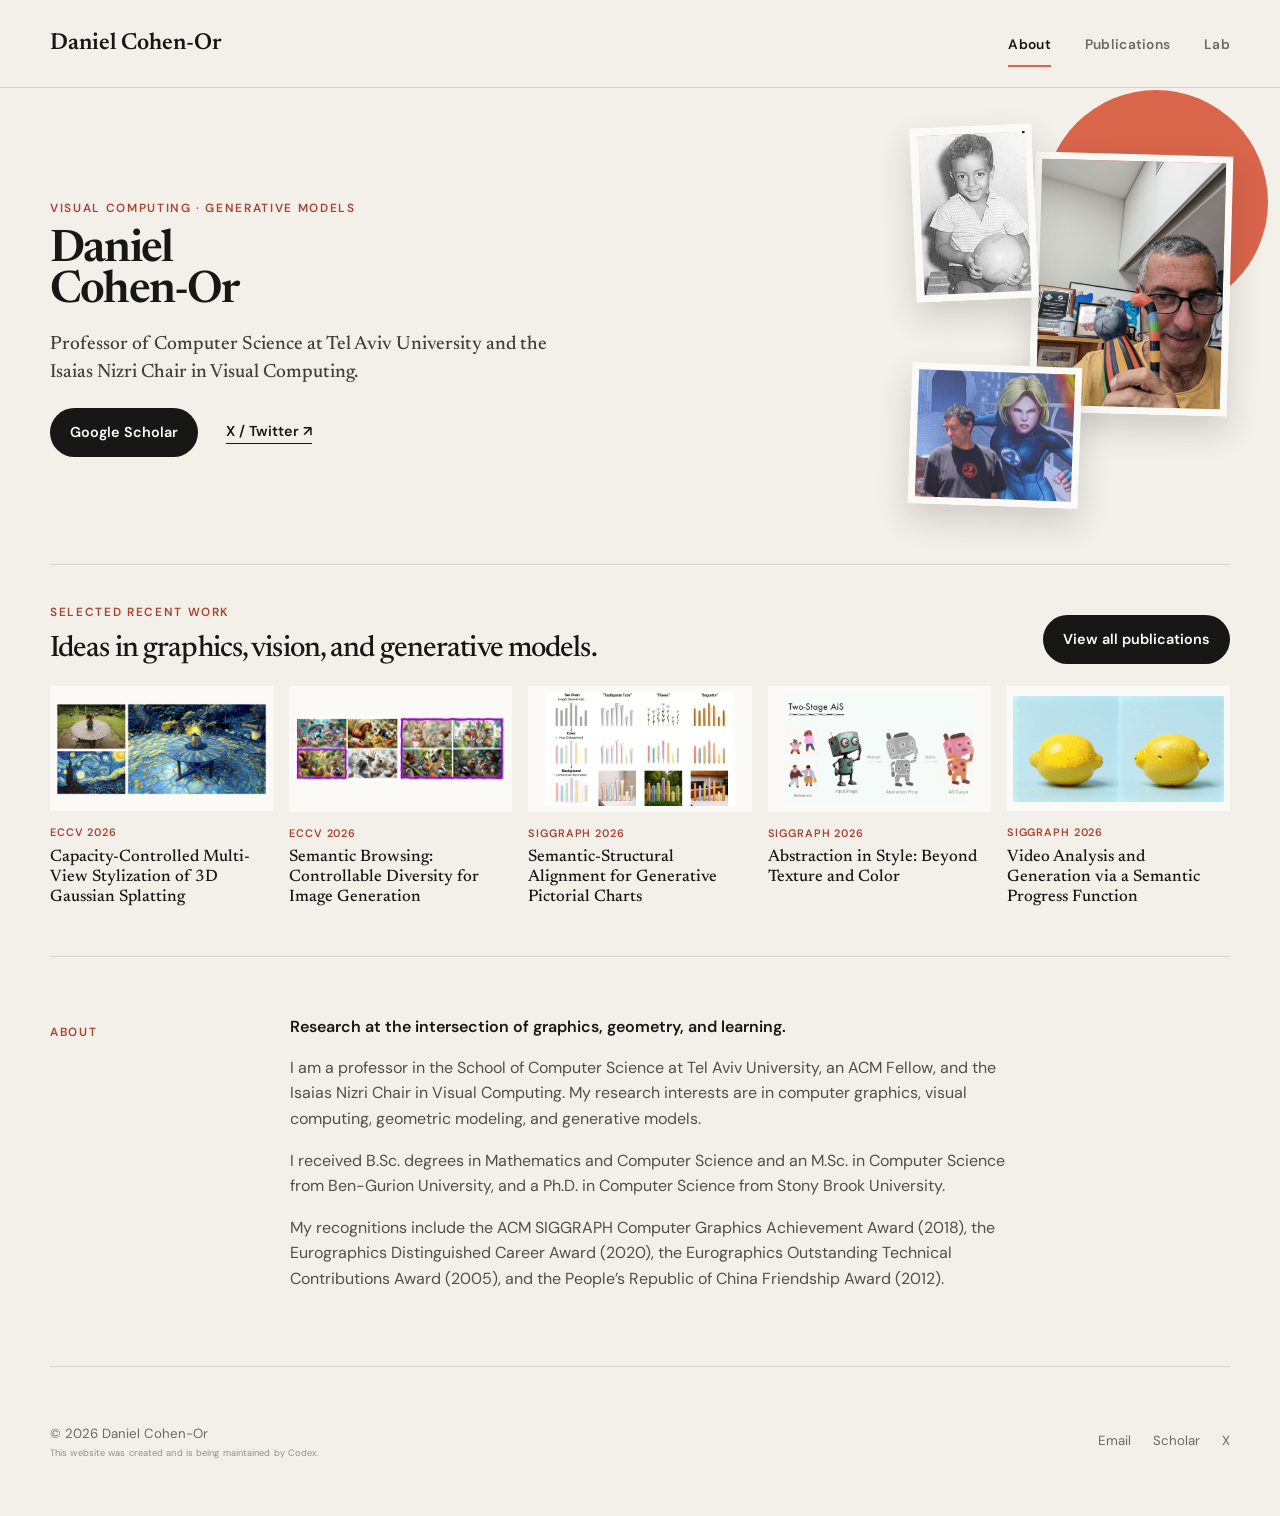
==== index.html @ b501ec99 "Publish personal website" ====
<!doctype html>
<html lang="en">
<head>
  <meta charset="utf-8">
  <meta name="viewport" content="width=device-width, initial-scale=1">
  <meta name="description" content="Daniel Cohen-Or — professor of computer science at Tel Aviv University, working in visual computing and generative models.">
  <title>Daniel Cohen-Or</title>
  <link rel="preconnect" href="https://fonts.googleapis.com">
  <link rel="preconnect" href="https://fonts.gstatic.com" crossorigin>
  <link href="https://fonts.googleapis.com/css2?family=DM+Sans:wght@400;500;600&family=Newsreader:opsz,wght@6..72,500;6..72,600&display=swap" rel="stylesheet">
  <link rel="stylesheet" href="assets/css/main.css">
  <script src="assets/js/site.js" defer></script>
  <script src="data/publications-data.js" defer></script>
  <script src="data/publication-metadata.js" defer></script>
  <script src="data/publication-images.js" defer></script>
  <script src="assets/js/home-publications.js" defer></script>
</head>
<body>
  <header class="site-header">
    <a class="brand" href="index.html">Daniel Cohen-Or</a>
    <button class="menu-toggle" type="button" aria-expanded="false" aria-controls="site-nav">Menu</button>
    <nav id="site-nav" aria-label="Primary navigation">
      <a class="active" href="index.html">About</a>
      <a href="publications.html">Publications</a>
      <a href="teaching.html">Teaching</a>
      <a href="team.html">Team</a>
    </nav>
  </header>

  <main>
    <section class="hero wrap">
      <div class="hero-copy">
        <p class="eyebrow">Visual computing · Generative models</p>
        <h1>Daniel<br><span class="surname">Cohen-Or</span></h1>
        <p class="intro">Professor of Computer Science at Tel Aviv University and the Isaias Nizri Chair in Visual Computing.</p>
        <div class="hero-links">
          <a class="button" href="https://scholar.google.com/citations?user=fAxws1sAAAAJ&hl=en">Google Scholar</a>
          <a class="text-link" href="https://x.com/danielcohenor1">X / Twitter ↗</a>
        </div>
      </div>
      <figure class="portrait-wrap">
        <div class="portrait-accent" aria-hidden="true"></div>
        <div class="portrait-collage">
          <img src="assets/images/wink.gif" alt="Daniel Cohen-Or as a child">
          <img src="assets/images/profile.jpg" alt="Daniel Cohen-Or at a computer graphics event">
          <img src="assets/images/ti_cat.jpg" alt="Daniel Cohen-Or holding a colorful cat sculpture">
        </div>
      </figure>
    </section>

    <section class="work-preview wrap">
      <div class="work-preview-heading">
        <div>
          <p class="section-label">Selected recent work</p>
          <h2>Ideas in graphics, vision, and generative models.</h2>
        </div>
        <a class="button" href="publications.html">View all publications</a>
      </div>
      <div id="home-publications" class="work-preview-grid" aria-label="Selected recent publications"></div>
    </section>

    <section class="about wrap section-grid">
      <p class="section-label">About</p>
      <div class="prose">
        <h2>Research at the intersection of graphics, geometry, and learning.</h2>
        <p>I am a professor in the School of Computer Science at Tel Aviv University, an ACM Fellow, and the Isaias Nizri Chair in Visual Computing. My research interests are in computer graphics, visual computing, geometric modeling, and generative models.</p>
        <p>I received B.Sc. degrees in Mathematics and Computer Science and an M.Sc. in Computer Science from Ben-Gurion University, and a Ph.D. in Computer Science from Stony Brook University.</p>
        <p>My recognitions include the ACM SIGGRAPH Computer Graphics Achievement Award (2018), the Eurographics Distinguished Career Award (2020), the Eurographics Outstanding Technical Contributions Award (2005), and the People’s Republic of China Friendship Award (2012).</p>
      </div>
    </section>

    <section class="recognition wrap section-grid">
      <p class="section-label">Recognition</p>
      <div class="award-grid">
        <article><span>2018</span><h3>ACM SIGGRAPH Computer Graphics Achievement Award</h3></article>
        <article><span>2020</span><h3>Eurographics Distinguished Career Award</h3></article>
        <article><span>2005</span><h3>Eurographics Outstanding Technical Contributions Award</h3></article>
        <article><span>2012</span><h3>People’s Republic of China Friendship Award</h3></article>
      </div>
    </section>
  </main>

  <footer class="site-footer wrap">
    <p>© <span data-current-year></span> Daniel Cohen-Or</p>
    <div><a href="mailto:cohenor@gmail.com">Email</a><a href="https://scholar.google.com/citations?user=fAxws1sAAAAJ&hl=en">Scholar</a><a href="https://x.com/danielcohenor1">X</a></div>
  </footer>
</body>
</html>
---- assets/css/main.css ----
:root{--ink:#171816;--muted:#696a65;--paper:#f3f0e9;--surface:#fbfaf6;--line:#d8d4ca;--accent:#d9654b;--accent-dark:#a94432;--serif:"Newsreader",Georgia,serif;--sans:"DM Sans",Arial,sans-serif}*{box-sizing:border-box}html{scroll-behavior:smooth}body{margin:0;background:var(--paper);color:var(--ink);font-family:var(--sans);font-size:16px;line-height:1.6}a{color:inherit;text-decoration:none}a:focus-visible,button:focus-visible,input:focus-visible{outline:3px solid color-mix(in srgb,var(--accent) 55%,transparent);outline-offset:3px}.wrap{width:min(1180px,calc(100% - 48px));margin-inline:auto}.site-header{height:88px;padding:0 max(24px,calc((100% - 1180px)/2));display:flex;align-items:center;justify-content:space-between;border-bottom:1px solid var(--line);position:relative;z-index:10}.brand{font-family:var(--serif);font-size:1.45rem;font-weight:600}.site-header nav{display:flex;gap:34px}.site-header nav a{font-size:.86rem;font-weight:600;color:var(--muted);letter-spacing:.02em}.site-header nav a:hover,.site-header nav a.active{color:var(--ink)}.site-header nav a.active{position:relative}.site-header nav a.active:after{content:"";position:absolute;left:0;right:0;bottom:-12px;height:2px;background:var(--accent)}.menu-toggle{display:none;background:none;border:0;font:600 .9rem var(--sans)}.hero{min-height:690px;display:grid;grid-template-columns:1fr .9fr;align-items:center;gap:8vw;padding-block:68px 92px}.eyebrow,.section-label,.paper-venue{font-size:.74rem;font-weight:600;letter-spacing:.14em;text-transform:uppercase;color:var(--accent-dark)}.hero h1,.page-heading h1{font:600 clamp(4.8rem,9vw,8.7rem)/.77 var(--serif);letter-spacing:-.055em;margin:28px 0 36px}.intro{font:500 clamp(1.3rem,2vw,1.75rem)/1.42 var(--serif);max-width:620px;color:#3f403c}.hero-links{display:flex;align-items:center;gap:28px;margin-top:36px}.button{background:var(--ink);color:#fff;padding:13px 20px;border-radius:999px;font-weight:600;font-size:.9rem}.button:hover{background:var(--accent-dark)}.text-link{font-weight:600;font-size:.9rem;border-bottom:1px solid var(--ink)}.portrait-wrap{position:relative;margin:0;justify-self:end;width:min(100%,440px)}.portrait{display:block;width:100%;aspect-ratio:4/5;object-fit:cover;filter:saturate(.82) contrast(1.03);position:relative;z-index:1}.portrait-accent{position:absolute;width:70%;aspect-ratio:1;right:-12%;top:-8%;background:var(--accent);border-radius:50%}.section-grid{display:grid;grid-template-columns:180px 1fr;gap:60px;padding-block:110px;border-top:1px solid var(--line)}.section-label{margin:8px 0}.prose{max-width:850px}.prose h2{font:500 clamp(2.5rem,4.8vw,4.6rem)/1.02 var(--serif);letter-spacing:-.035em;margin:0 0 42px}.prose p{font-size:1.05rem;max-width:720px;color:#4f504b}.award-grid{display:grid;grid-template-columns:1fr 1fr;border-top:1px solid var(--line)}.award-grid article{padding:30px 32px 38px 0;border-bottom:1px solid var(--line)}.award-grid article:nth-child(odd){border-right:1px solid var(--line)}.award-grid article:nth-child(even){padding-left:32px}.award-grid span{font:500 1rem var(--serif);color:var(--accent-dark)}.award-grid h3{font:500 1.45rem/1.25 var(--serif);margin:18px 0 0}.site-footer{min-height:150px;border-top:1px solid var(--line);display:flex;align-items:center;justify-content:space-between;color:var(--muted);font-size:.83rem}.site-footer div{display:flex;gap:22px}.site-footer a:hover{color:var(--accent-dark)}.page-main{min-height:70vh;padding-bottom:100px}.page-heading{padding:90px 0 75px;border-bottom:1px solid var(--line)}.page-heading h1{font-size:clamp(4rem,9vw,8rem);margin:22px 0}.page-heading>p:last-child{font:500 1.35rem/1.5 var(--serif);color:var(--muted);max-width:710px}.publication-tools{display:flex;align-items:center;justify-content:space-between;gap:28px;padding:28px 0;border-bottom:1px solid var(--line);position:sticky;top:0;background:color-mix(in srgb,var(--paper) 94%,transparent);backdrop-filter:blur(12px);z-index:5}.search-box{flex:1}.search-box input{width:100%;max-width:380px;border:1px solid var(--line);background:var(--surface);border-radius:999px;padding:12px 18px;font:500 .88rem var(--sans);color:var(--ink)}.year-filters{display:flex;gap:6px;flex-wrap:wrap;justify-content:flex-end}.year-filters button{border:1px solid transparent;background:transparent;border-radius:999px;padding:8px 12px;font:600 .78rem var(--sans);color:var(--muted);cursor:pointer}.year-filters button:hover,.year-filters button.active{border-color:var(--ink);color:var(--ink)}.status{color:var(--muted);font-size:.8rem;margin:28px 0}.year-group{display:grid;grid-template-columns:100px 1fr;gap:36px;padding:30px 0 70px;border-bottom:1px solid var(--line)}.year-group>h2{font:500 2.2rem var(--serif);margin:0}.paper-grid{display:grid;grid-template-columns:1fr 1fr;gap:54px 34px}.paper-card{min-width:0}.paper-image{display:block;overflow:hidden;background:#1d1e1c;aspect-ratio:16/9;margin-bottom:22px}.paper-image img{width:100%;height:100%;object-fit:cover;transition:transform .45s ease}.paper-image:hover img{transform:scale(1.025)}.paper-venue{margin:0 0 10px}.paper-card h3{font:500 1.48rem/1.18 var(--serif);margin:0}.paper-card h3 a:hover{color:var(--accent-dark)}.paper-authors{color:var(--muted);font-size:.82rem;line-height:1.5;margin:13px 0}.paper-authors strong{color:var(--ink)}.paper-links{display:flex;gap:15px;margin-top:18px}.paper-links a{font-size:.76rem;font-weight:600;border-bottom:1px solid var(--ink)}.empty-state{border:1px dashed var(--line);padding:50px;margin-top:35px;color:var(--muted);text-align:center}.sr-only{position:absolute;width:1px;height:1px;padding:0;margin:-1px;overflow:hidden;clip:rect(0,0,0,0);white-space:nowrap;border:0}
@media(max-width:800px){.wrap{width:min(100% - 30px,1180px)}.site-header{height:72px;padding-inline:15px}.menu-toggle{display:block}.site-header nav{display:none;position:absolute;left:0;right:0;top:72px;background:var(--surface);padding:25px 15px;border-bottom:1px solid var(--line);flex-direction:column;gap:20px}.site-header nav.open{display:flex}.site-header nav a.active:after{display:none}.hero{grid-template-columns:1fr;min-height:0;padding-top:55px}.hero h1{font-size:clamp(4.3rem,22vw,7rem)}.portrait-wrap{justify-self:center;width:min(87%,430px);margin-top:35px}.section-grid{grid-template-columns:1fr;gap:25px;padding-block:75px}.award-grid{grid-template-columns:1fr}.award-grid article:nth-child(odd){border-right:0}.award-grid article:nth-child(even){padding-left:0}.site-footer{padding-block:35px;gap:18px;align-items:flex-start;flex-direction:column}.publication-tools{align-items:stretch;flex-direction:column}.search-box input{max-width:none}.year-filters{justify-content:flex-start}.year-group{grid-template-columns:1fr;gap:20px}.paper-grid{grid-template-columns:1fr}.page-heading{padding-block:60px}.page-heading h1{font-size:clamp(3.7rem,18vw,6rem)}}
@media(prefers-reduced-motion:reduce){*{scroll-behavior:auto}.paper-image img{transition:none}}
.course-list{padding:55px 0}.course-card{display:block;max-width:760px;padding:38px 40px;background:var(--surface);border:1px solid var(--line);transition:transform .2s ease,border-color .2s ease}.course-card:hover{transform:translateY(-3px);border-color:var(--ink)}.course-card span{font-size:.72rem;font-weight:600;letter-spacing:.14em;text-transform:uppercase;color:var(--accent-dark)}.course-card h2{font:500 2.3rem var(--serif);margin:16px 0 7px}.course-card p{color:var(--muted);margin:0;font-size:.86rem}
.paper-grid{grid-template-columns:repeat(5,minmax(0,1fr));gap:44px 18px}.paper-venue{font-size:.9rem;line-height:1.3;letter-spacing:.08em}.paper-card h3{font-size:1.25rem}.paper-authors{font-size:.78rem;line-height:1.48}.paper-image{margin-bottom:16px}@media(max-width:1100px){.paper-grid{grid-template-columns:repeat(2,minmax(0,1fr))}}@media(max-width:650px){.paper-grid{grid-template-columns:1fr}}
.portrait-collage{position:relative;z-index:1;width:100%;aspect-ratio:4/5}.portrait-collage img{position:absolute;display:block;height:auto;border:7px solid var(--surface);box-shadow:0 15px 32px rgba(23,24,22,.16)}.portrait-collage img:first-child{width:38%;left:1%;top:1%;z-index:3;transform:rotate(-2.5deg)}.portrait-collage img:nth-child(2){width:53%;left:0;bottom:4%;z-index:4;transform:rotate(2deg)}.portrait-collage img:nth-child(3){width:62%;right:0;top:8%;z-index:2;transform:rotate(1.5deg)}
.hero h1 .surname{white-space:nowrap}@media(max-width:800px){.hero h1{font-size:clamp(3.6rem,18.5vw,5.2rem)}}
.paper-image--uncropped{padding:8px;background:var(--surface)}.paper-image video{display:block;width:100%;height:100%;object-fit:cover}.paper-image--uncropped img,.paper-image--uncropped video{object-fit:contain}.paper-image--uncropped:hover img{transform:none}
.publication-filter-controls{display:flex;align-items:center;gap:18px}.preprint-toggle{display:flex;align-items:center;gap:9px;white-space:nowrap;color:var(--muted);font:600 .78rem var(--sans);cursor:pointer}.preprint-toggle input{position:absolute;opacity:0;pointer-events:none}.toggle-track{display:flex;align-items:center;width:34px;height:20px;padding:2px;border:1px solid var(--line);border-radius:999px;background:var(--surface);transition:background .2s,border-color .2s}.toggle-track span{width:14px;height:14px;border-radius:50%;background:var(--muted);transition:transform .2s,background .2s}.preprint-toggle input:checked+.toggle-track{background:var(--ink);border-color:var(--ink)}.preprint-toggle input:checked+.toggle-track span{background:#fff;transform:translateX(14px)}.preprint-toggle input:focus-visible+.toggle-track{outline:3px solid color-mix(in srgb,var(--accent) 55%,transparent);outline-offset:3px}@media(max-width:800px){.publication-filter-controls{align-items:flex-start;flex-direction:column;gap:10px}}
.publication-tools{align-items:flex-start}.search-box{flex:0 0 310px;min-width:310px}.search-box input{max-width:none}.publication-filter-controls{flex:1;align-items:flex-start;justify-content:flex-end}.year-filters{display:grid;grid-template-columns:repeat(7,minmax(62px,1fr));gap:6px;width:min(100%,560px)}.year-filters button{width:100%;padding-inline:8px}.preprint-toggle{margin-top:8px}@media(max-width:1000px){.publication-tools{flex-direction:column}.search-box{flex-basis:auto;min-width:0;width:100%}.publication-filter-controls{width:100%;justify-content:space-between}.year-filters{width:min(100%,620px)}}@media(max-width:800px){.publication-filter-controls{align-items:flex-start}.year-filters{grid-template-columns:repeat(4,minmax(62px,1fr));width:100%}.preprint-toggle{margin-top:0}}
.publication-heading{padding-block:54px 46px}.publication-heading h1{font-size:clamp(3rem,5vw,4.8rem);line-height:.9;margin:16px 0 0}@media(max-width:800px){.publication-heading{padding-block:42px 36px}.publication-heading h1{font-size:clamp(2.8rem,13vw,4rem)}}
.publication-heading{padding-block:34px 30px}.publication-heading h1{font-size:clamp(2rem,3.1vw,3rem);line-height:1;margin:9px 0 0}.year-filters{grid-template-columns:repeat(9,minmax(48px,1fr));gap:2px 3px;width:min(100%,540px)}.year-filters button{padding:4px 5px;font-size:.66rem;line-height:1.2}.preprint-toggle{margin-top:4px}@media(max-width:800px){.publication-heading{padding-block:28px 25px}.publication-heading h1{font-size:clamp(1.9rem,9vw,2.6rem)}.year-filters{grid-template-columns:repeat(5,minmax(48px,1fr));gap:3px}}
.publication-heading{padding-block:16px 14px}.publication-heading h1{font-size:clamp(1.65rem,2.4vw,2.25rem);line-height:1;margin:0}.publication-tools{padding-block:12px;gap:18px}.search-box input{padding:9px 15px}.year-filters button{padding-block:3px}.status{margin:12px 0 8px}.year-group{gap:20px;padding:12px 0 42px}.year-group>h2{font-size:1.75rem}.paper-grid{gap:30px 14px}.paper-image{margin-bottom:11px}.paper-venue{margin-bottom:6px}.paper-authors{margin:8px 0}.paper-links{margin-top:10px}.page-main{padding-bottom:60px}@media(max-width:800px){.publication-heading{padding-block:14px 12px}.publication-heading h1{font-size:1.75rem}.publication-tools{padding-block:10px}.year-group{padding-top:8px;gap:12px}.paper-grid{gap:28px}}
.hero h1{font-size:clamp(3.2rem,5.6vw,5.4rem);line-height:.84;margin:20px 0 28px}.work-preview{padding-block:76px 84px;border-top:1px solid var(--line)}.work-preview-heading{display:flex;align-items:flex-end;justify-content:space-between;gap:32px;margin-bottom:34px}.work-preview-heading .section-label{margin:0 0 12px}.work-preview-heading h2{max-width:690px;margin:0;font:500 clamp(2rem,3.5vw,3.25rem)/1.02 var(--serif);letter-spacing:-.03em}.work-preview-grid{display:grid;grid-template-columns:repeat(5,minmax(0,1fr));gap:16px}.work-preview-card{min-width:0}.work-preview-image{display:block;aspect-ratio:16/9;overflow:hidden;padding:6px;background:var(--surface)}.work-preview-image img,.work-preview-image video{display:block;width:100%;height:100%;object-fit:contain;transition:transform .3s ease}.work-preview-image:hover img{transform:scale(1.025)}.work-preview-card p{margin:13px 0 6px;color:var(--accent-dark);font-size:.68rem;font-weight:600;letter-spacing:.08em;text-transform:uppercase}.work-preview-card h3{margin:0;font:500 1.04rem/1.2 var(--serif)}.work-preview-card h3 a:hover{color:var(--accent-dark)}@media(max-width:900px){.work-preview-grid{grid-template-columns:repeat(2,minmax(0,1fr))}.work-preview-heading{align-items:flex-start;flex-direction:column}}@media(max-width:800px){.hero h1{font-size:clamp(3rem,15vw,4.3rem)}.work-preview{padding-block:58px}.work-preview-grid{grid-template-columns:1fr}.work-preview-heading h2{font-size:2rem}}
.hero{min-height:460px;padding-block:34px 42px;gap:6vw}.hero h1{font-size:clamp(2.15rem,3.5vw,3.35rem);line-height:.92;margin:12px 0 18px;letter-spacing:-.04em}.hero .intro{font-size:clamp(1.05rem,1.5vw,1.3rem);max-width:520px}.hero-links{margin-top:22px}.portrait-wrap{width:min(100%,320px)}.work-preview{padding-block:38px 48px}.work-preview-heading{margin-bottom:22px}.work-preview-heading h2{font-size:clamp(1.45rem,2.3vw,2.15rem)}.about.section-grid{padding-block:58px}.about .prose h2{font:600 1rem/1.5 var(--sans);letter-spacing:0;margin:0 0 14px}.about .prose p{font-size:1rem}@media(max-width:800px){.hero{padding-block:30px 36px}.hero h1{font-size:2.5rem}.portrait-wrap{width:min(72%,300px);margin-top:18px}.work-preview{padding-block:34px 42px}.about.section-grid{padding-block:48px}}
.recognition{display:none}
.site-credit{display:block;margin-top:3px;font-size:.58rem;font-weight:400;line-height:1.35;letter-spacing:.01em;color:color-mix(in srgb,var(--muted) 72%,transparent)}
.site-header{display:flex;width:100%;height:88px;min-height:88px;align-items:center;justify-content:flex-start}.site-header .brand{flex:0 0 auto;white-space:nowrap}.site-header .menu-toggle{margin-left:auto}.site-header nav{flex:0 0 auto;margin-left:auto;align-items:center}@media(max-width:800px){.site-header{height:72px;min-height:72px}.site-header nav{margin-left:0}}
.site-header .brand{position:absolute;left:max(24px,calc((100% - 1180px)/2));top:50%;transform:translateY(-50%)}.site-header nav{position:absolute;right:max(24px,calc((100% - 1180px)/2));top:50%;transform:translateY(-50%);margin:0!important;justify-content:flex-start;width:auto}@media(max-width:800px){.site-header .brand{left:15px}.site-header .menu-toggle{position:absolute;right:15px;top:50%;transform:translateY(-50%)}.site-header nav{position:absolute;left:0;right:0;top:72px;width:100%;transform:none;margin:0!important}}
.site-header{position:sticky;top:0;z-index:20;background:color-mix(in srgb,var(--paper) 97%,transparent);backdrop-filter:blur(12px)}.publication-tools{top:88px}.paper-card h3{font-size:1.08rem;line-height:1.1;letter-spacing:-.01em}.paper-grid{row-gap:25px}@media(max-width:800px){.publication-tools{top:72px}.paper-card h3{font-size:1.04rem;line-height:1.12}}
.site-header{position:fixed;left:0;right:0;top:0}.site-header+main{padding-top:88px}.publication-tools{top:88px}.paper-card h3{font-size:1.02rem;line-height:1.06;letter-spacing:-.012em}.paper-grid{row-gap:22px}@media(max-width:800px){.site-header+main{padding-top:72px}.publication-tools{top:72px}.paper-card h3{font-size:.98rem;line-height:1.08}}
.lab-heading{display:flex;align-items:baseline;gap:28px;padding:32px 0 26px;border-bottom:1px solid var(--line)}.lab-heading .eyebrow{margin:0}.lab-heading h1{margin:0;font:600 clamp(2.2rem,3.5vw,3.4rem)/1 var(--serif);letter-spacing:-.04em}.lab-heading>p:last-child{margin:0 0 0 auto;color:var(--muted);font-size:.9rem}.lab-leads{display:grid;grid-template-columns:1fr 1fr;gap:28px;padding:42px 0 54px}.lab-lead-card{display:grid;grid-template-columns:170px 1fr;align-items:center;gap:26px;padding:18px;background:var(--surface);border:1px solid var(--line)}.lab-lead-photo{aspect-ratio:4/5}.placeholder-photo{display:grid;place-items:center;background:linear-gradient(145deg,#ded9ce,#f7f4ed);color:#969188;overflow:hidden}.placeholder-photo span{font:500 1.25rem var(--serif);letter-spacing:.06em}.member-role{margin:0 0 6px;color:var(--accent-dark);font-size:.68rem;font-weight:600;letter-spacing:.12em;text-transform:uppercase}.lab-lead-card h3{margin:0 0 7px;font:500 1.75rem/1.05 var(--serif)}.lab-lead-card>div:last-child>p:last-child{margin:0;color:var(--muted);font-size:.83rem}.lab-section{display:grid;grid-template-columns:180px 1fr;gap:40px;padding:50px 0 62px;border-top:1px solid var(--line)}.lab-section-heading .section-label{margin:0 0 8px}.lab-section-heading h2{margin:0;font:500 1.8rem/1 var(--serif)}.member-grid{display:grid;grid-template-columns:repeat(4,minmax(0,1fr));gap:18px}.member-photo{aspect-ratio:4/5;margin-bottom:13px}.member-card h3{margin:0;font:500 1.2rem/1.15 var(--serif)}.member-card p{margin:5px 0 0;color:var(--muted);font-size:.75rem}.alumni-list{display:grid;grid-template-columns:1fr 1fr;border-top:1px solid var(--line)}.alumni-list p{display:flex;flex-direction:column;margin:0;padding:15px 18px 15px 0;border-bottom:1px solid var(--line)}.alumni-list p:nth-child(even){padding-left:18px;border-left:1px solid var(--line)}.alumni-list strong{font:500 1rem var(--serif)}.alumni-list span{margin-top:3px;color:var(--muted);font-size:.73rem}@media(max-width:900px){.lab-heading{align-items:flex-start;flex-direction:column;gap:8px}.lab-heading>p:last-child{margin:0}.lab-leads{grid-template-columns:1fr}.member-grid{grid-template-columns:repeat(2,minmax(0,1fr))}}@media(max-width:650px){.lab-lead-card{grid-template-columns:110px 1fr;gap:16px}.lab-section{grid-template-columns:1fr;gap:24px}.alumni-list{grid-template-columns:1fr}.alumni-list p:nth-child(even){padding-left:0;border-left:0}}
.lab-heading{gap:18px;padding:17px 0 14px}.lab-heading h1{font-size:2rem}.lab-heading .eyebrow{font-size:.63rem}.lab-heading>p:last-child{font-size:.76rem}.lab-leads{gap:16px;padding:20px 0 25px}.lab-lead-card{grid-template-columns:92px 1fr;gap:16px;padding:10px}.lab-lead-card h3{font-size:1.28rem;margin-bottom:4px}.lab-lead-card>div:last-child>p:last-child{font-size:.7rem}.member-role{font-size:.58rem;margin-bottom:3px}.lab-section{grid-template-columns:130px 1fr;gap:24px;padding:26px 0 32px}.lab-section-heading .section-label{font-size:.62rem;margin-bottom:5px}.lab-section-heading h2{font-size:1.3rem}.student-groups{display:grid;gap:25px}.student-group>h3{margin:0 0 10px;padding-bottom:6px;border-bottom:1px solid var(--line);font:600 .68rem var(--sans);letter-spacing:.1em;text-transform:uppercase;color:var(--accent-dark)}.member-grid{grid-template-columns:repeat(6,minmax(0,1fr));gap:11px}.member-photo{margin-bottom:7px}.member-card h4{margin:0;font:500 .92rem/1.1 var(--serif)}.member-card p{margin-top:3px;font-size:.64rem}.alumni-list p{padding-block:9px}.alumni-list strong{font-size:.9rem}.alumni-list span{font-size:.65rem}@media(max-width:1000px){.member-grid{grid-template-columns:repeat(4,minmax(0,1fr))}}@media(max-width:650px){.lab-heading{gap:5px}.lab-leads{grid-template-columns:1fr}.lab-section{grid-template-columns:1fr;gap:16px}.member-grid{grid-template-columns:repeat(2,minmax(0,1fr))}}
.lab-lead-photo{display:block;width:100%;height:auto;aspect-ratio:1;object-fit:cover}.lab-lead-card>a{display:block}.lab-lead-card h3 a:hover{color:var(--accent-dark)}
.member-grid{grid-template-columns:repeat(8,minmax(0,1fr));gap:15px 10px}.member-card{min-width:0}.member-card>a{display:block;width:72px}.member-photo{display:block;width:72px;height:72px;aspect-ratio:1;margin:0 0 6px;border-radius:50%;object-fit:cover}.member-photo.placeholder-photo{display:block;width:72px;height:72px;margin-bottom:6px;background:url("../images/lab-monkey-placeholder.png") center/cover no-repeat}.placeholder-photo span{display:none}.member-card h4{font-size:.82rem;line-height:1.08}.member-card h4 a:hover{color:var(--accent-dark)}@media(max-width:1000px){.member-grid{grid-template-columns:repeat(6,minmax(0,1fr))}}@media(max-width:650px){.member-grid{grid-template-columns:repeat(4,minmax(0,1fr));gap:14px 8px}.member-photo,.placeholder-photo,.member-card>a{width:60px}.member-photo,.placeholder-photo{height:60px}.member-card h4{font-size:.76rem}}
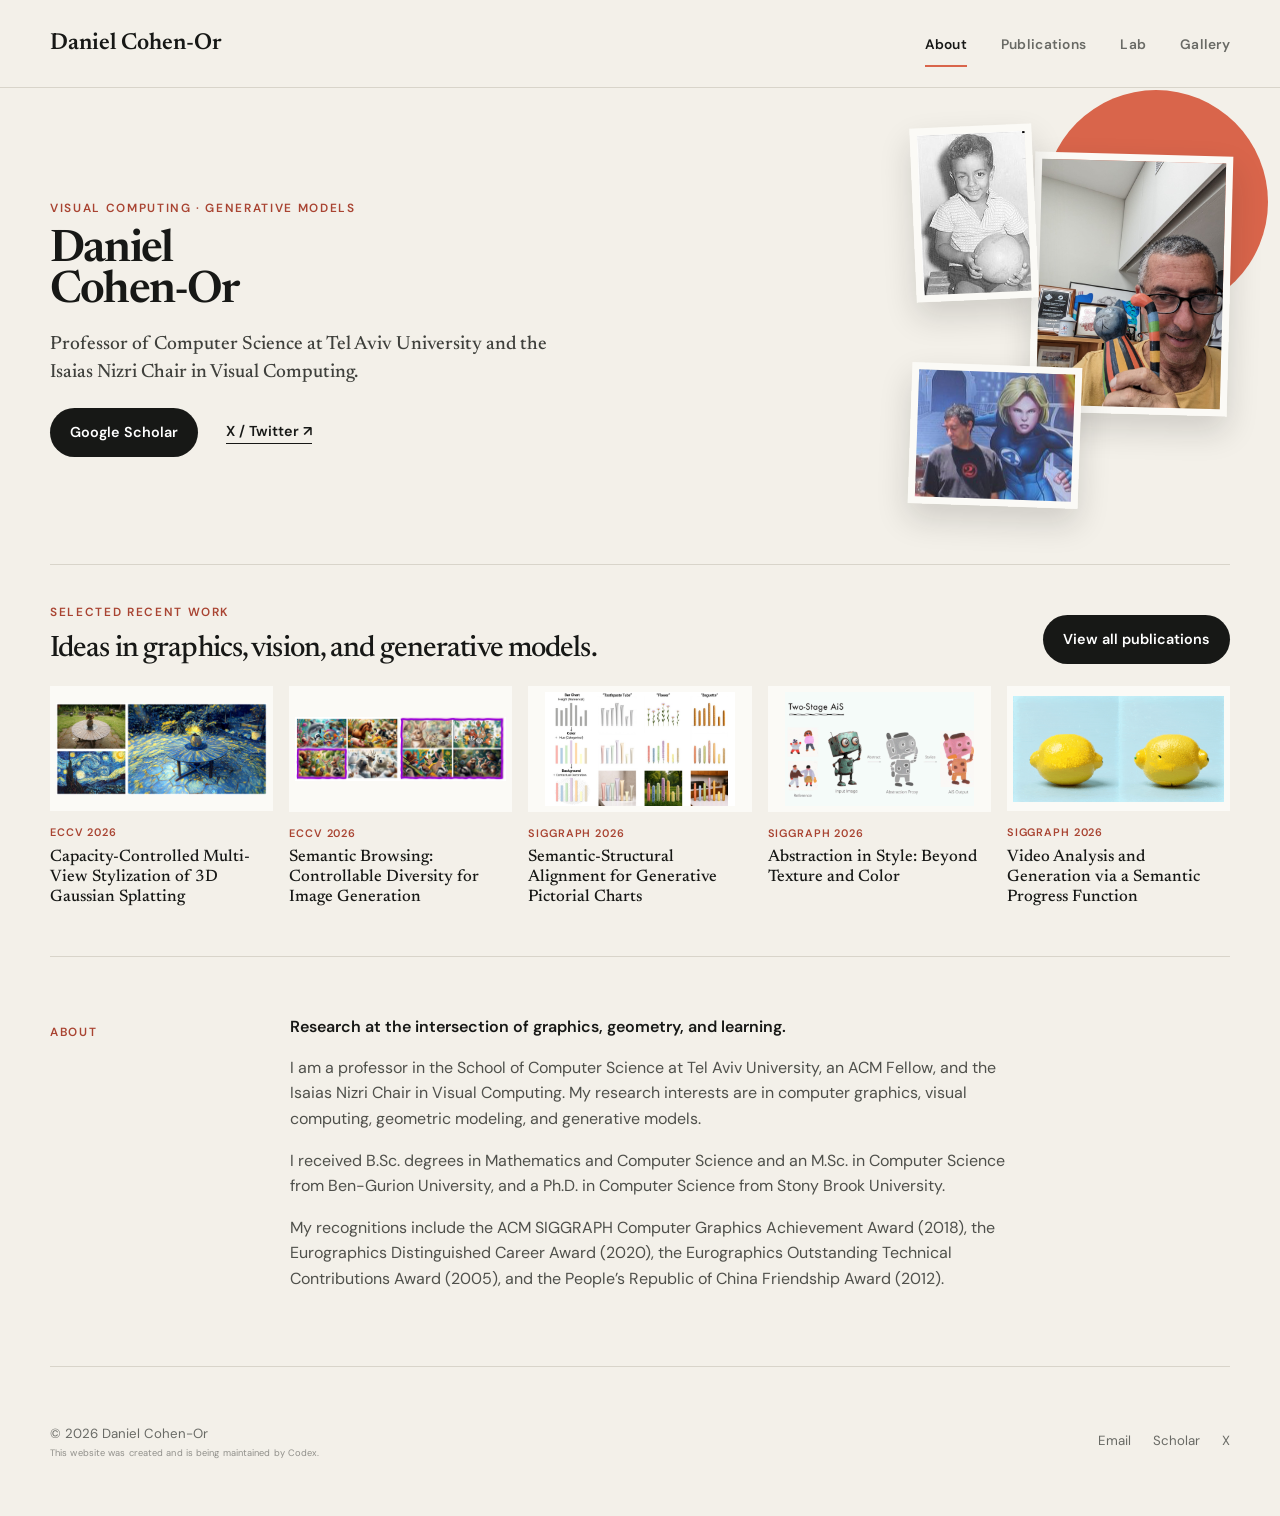
==== commit 9196f054: "Add DC favicon across website pages" ====
--- a/index.html
+++ b/index.html
@@ -5,6 +5,7 @@
   <meta name="viewport" content="width=device-width, initial-scale=1">
   <meta name="description" content="Daniel Cohen-Or — professor of computer science at Tel Aviv University, working in visual computing and generative models.">
   <title>Daniel Cohen-Or</title>
+  <link rel="icon" type="image/svg+xml" href="favicon.svg">
   <link rel="preconnect" href="https://fonts.googleapis.com">
   <link rel="preconnect" href="https://fonts.gstatic.com" crossorigin>
   <link href="https://fonts.googleapis.com/css2?family=DM+Sans:wght@400;500;600&family=Newsreader:opsz,wght@6..72,500;6..72,600&display=swap" rel="stylesheet">
--- a/assets/css/main.css
+++ b/assets/css/main.css
@@ -22,4 +22,10 @@
 .lab-heading{display:flex;align-items:baseline;gap:28px;padding:32px 0 26px;border-bottom:1px solid var(--line)}.lab-heading .eyebrow{margin:0}.lab-heading h1{margin:0;font:600 clamp(2.2rem,3.5vw,3.4rem)/1 var(--serif);letter-spacing:-.04em}.lab-heading>p:last-child{margin:0 0 0 auto;color:var(--muted);font-size:.9rem}.lab-leads{display:grid;grid-template-columns:1fr 1fr;gap:28px;padding:42px 0 54px}.lab-lead-card{display:grid;grid-template-columns:170px 1fr;align-items:center;gap:26px;padding:18px;background:var(--surface);border:1px solid var(--line)}.lab-lead-photo{aspect-ratio:4/5}.placeholder-photo{display:grid;place-items:center;background:linear-gradient(145deg,#ded9ce,#f7f4ed);color:#969188;overflow:hidden}.placeholder-photo span{font:500 1.25rem var(--serif);letter-spacing:.06em}.member-role{margin:0 0 6px;color:var(--accent-dark);font-size:.68rem;font-weight:600;letter-spacing:.12em;text-transform:uppercase}.lab-lead-card h3{margin:0 0 7px;font:500 1.75rem/1.05 var(--serif)}.lab-lead-card>div:last-child>p:last-child{margin:0;color:var(--muted);font-size:.83rem}.lab-section{display:grid;grid-template-columns:180px 1fr;gap:40px;padding:50px 0 62px;border-top:1px solid var(--line)}.lab-section-heading .section-label{margin:0 0 8px}.lab-section-heading h2{margin:0;font:500 1.8rem/1 var(--serif)}.member-grid{display:grid;grid-template-columns:repeat(4,minmax(0,1fr));gap:18px}.member-photo{aspect-ratio:4/5;margin-bottom:13px}.member-card h3{margin:0;font:500 1.2rem/1.15 var(--serif)}.member-card p{margin:5px 0 0;color:var(--muted);font-size:.75rem}.alumni-list{display:grid;grid-template-columns:1fr 1fr;border-top:1px solid var(--line)}.alumni-list p{display:flex;flex-direction:column;margin:0;padding:15px 18px 15px 0;border-bottom:1px solid var(--line)}.alumni-list p:nth-child(even){padding-left:18px;border-left:1px solid var(--line)}.alumni-list strong{font:500 1rem var(--serif)}.alumni-list span{margin-top:3px;color:var(--muted);font-size:.73rem}@media(max-width:900px){.lab-heading{align-items:flex-start;flex-direction:column;gap:8px}.lab-heading>p:last-child{margin:0}.lab-leads{grid-template-columns:1fr}.member-grid{grid-template-columns:repeat(2,minmax(0,1fr))}}@media(max-width:650px){.lab-lead-card{grid-template-columns:110px 1fr;gap:16px}.lab-section{grid-template-columns:1fr;gap:24px}.alumni-list{grid-template-columns:1fr}.alumni-list p:nth-child(even){padding-left:0;border-left:0}}
 .lab-heading{gap:18px;padding:17px 0 14px}.lab-heading h1{font-size:2rem}.lab-heading .eyebrow{font-size:.63rem}.lab-heading>p:last-child{font-size:.76rem}.lab-leads{gap:16px;padding:20px 0 25px}.lab-lead-card{grid-template-columns:92px 1fr;gap:16px;padding:10px}.lab-lead-card h3{font-size:1.28rem;margin-bottom:4px}.lab-lead-card>div:last-child>p:last-child{font-size:.7rem}.member-role{font-size:.58rem;margin-bottom:3px}.lab-section{grid-template-columns:130px 1fr;gap:24px;padding:26px 0 32px}.lab-section-heading .section-label{font-size:.62rem;margin-bottom:5px}.lab-section-heading h2{font-size:1.3rem}.student-groups{display:grid;gap:25px}.student-group>h3{margin:0 0 10px;padding-bottom:6px;border-bottom:1px solid var(--line);font:600 .68rem var(--sans);letter-spacing:.1em;text-transform:uppercase;color:var(--accent-dark)}.member-grid{grid-template-columns:repeat(6,minmax(0,1fr));gap:11px}.member-photo{margin-bottom:7px}.member-card h4{margin:0;font:500 .92rem/1.1 var(--serif)}.member-card p{margin-top:3px;font-size:.64rem}.alumni-list p{padding-block:9px}.alumni-list strong{font-size:.9rem}.alumni-list span{font-size:.65rem}@media(max-width:1000px){.member-grid{grid-template-columns:repeat(4,minmax(0,1fr))}}@media(max-width:650px){.lab-heading{gap:5px}.lab-leads{grid-template-columns:1fr}.lab-section{grid-template-columns:1fr;gap:16px}.member-grid{grid-template-columns:repeat(2,minmax(0,1fr))}}
 .lab-lead-photo{display:block;width:100%;height:auto;aspect-ratio:1;object-fit:cover}.lab-lead-card>a{display:block}.lab-lead-card h3 a:hover{color:var(--accent-dark)}
-.member-grid{grid-template-columns:repeat(8,minmax(0,1fr));gap:15px 10px}.member-card{min-width:0}.member-card>a{display:block;width:72px}.member-photo{display:block;width:72px;height:72px;aspect-ratio:1;margin:0 0 6px;border-radius:50%;object-fit:cover}.member-photo.placeholder-photo{display:block;width:72px;height:72px;margin-bottom:6px;background:url("../images/lab-monkey-placeholder.png") center/cover no-repeat}.placeholder-photo span{display:none}.member-card h4{font-size:.82rem;line-height:1.08}.member-card h4 a:hover{color:var(--accent-dark)}@media(max-width:1000px){.member-grid{grid-template-columns:repeat(6,minmax(0,1fr))}}@media(max-width:650px){.member-grid{grid-template-columns:repeat(4,minmax(0,1fr));gap:14px 8px}.member-photo,.placeholder-photo,.member-card>a{width:60px}.member-photo,.placeholder-photo{height:60px}.member-card h4{font-size:.76rem}}
+.member-grid{grid-template-columns:repeat(8,minmax(0,1fr));gap:15px 10px}.member-card{min-width:0}.member-card>a{display:block;width:72px}.member-photo{display:block;width:72px;height:72px;aspect-ratio:1;margin:0 0 6px;border-radius:50%;object-fit:cover}.member-photo.placeholder-photo{display:block;width:72px;height:72px;margin-bottom:6px;background:url("../images/lab-monkey-placeholder.png") center/cover no-repeat}.placeholder-photo span{display:none}.member-card h4{font-size:.82rem;line-height:1.08}.member-card h4 a{text-decoration:underline;text-decoration-thickness:1px;text-underline-offset:3px;text-decoration-color:color-mix(in srgb,currentColor 45%,transparent)}.member-card h4 a:hover{color:var(--accent-dark);text-decoration-color:currentColor}@media(max-width:1000px){.member-grid{grid-template-columns:repeat(6,minmax(0,1fr))}}@media(max-width:650px){.member-grid{grid-template-columns:repeat(4,minmax(0,1fr));gap:14px 8px}.member-photo,.placeholder-photo,.member-card>a{width:60px}.member-photo,.placeholder-photo{height:60px}.member-card h4{font-size:.76rem}}
+
+.alumni-list .alumni-coming-soon{grid-column:1/-1;padding-left:0;border-left:0}
+
+.gallery-heading{display:flex;align-items:baseline;gap:18px;padding:17px 0 14px;border-bottom:1px solid var(--line)}.gallery-heading .eyebrow{margin:0;font-size:.63rem}.gallery-heading h1{margin:0;font:600 2rem/1 var(--serif);letter-spacing:-.04em}.gallery-section{display:grid;grid-template-columns:130px 1fr;gap:24px;padding:26px 0 32px;border-top:1px solid var(--line)}.gallery-heading+.gallery-section{border-top:0}.gallery-section-heading .section-label{margin:0 0 5px;font-size:.62rem}.gallery-section-heading h2{margin:0;font:500 1.3rem/1 var(--serif)}.gallery-grid{display:grid;grid-template-columns:repeat(6,minmax(0,1fr));gap:10px}.gallery-item{display:grid;place-items:center;min-width:0;aspect-ratio:1;background:var(--surface);overflow:hidden}.gallery-item img{display:block;width:100%;height:100%;object-fit:contain;transition:transform .25s ease}.gallery-item:hover img{transform:scale(1.025)}@media(max-width:1000px){.gallery-grid{grid-template-columns:repeat(4,minmax(0,1fr))}}@media(max-width:650px){.gallery-heading{gap:5px}.gallery-section{grid-template-columns:1fr;gap:16px}.gallery-grid{grid-template-columns:repeat(3,minmax(0,1fr));gap:8px}}
+
+.gallery-lightbox{width:100vw;max-width:none;height:100vh;max-height:none;margin:0;padding:0;border:0;background:transparent;color:#fff;overflow:hidden}.gallery-lightbox::backdrop{background:rgba(14,13,12,.94);backdrop-filter:blur(5px)}.gallery-lightbox-frame{position:relative;display:grid;place-items:center;width:100%;height:100%;padding:34px 76px 48px}.gallery-lightbox-image{display:block;max-width:100%;max-height:calc(100vh - 82px);object-fit:contain;box-shadow:0 18px 55px rgba(0,0,0,.3)}.gallery-lightbox button{position:absolute;z-index:2;display:grid;place-items:center;width:44px;height:44px;padding:0;border:1px solid rgba(255,255,255,.32);border-radius:50%;background:rgba(20,19,18,.58);color:#fff;font:400 1.45rem/1 var(--sans);cursor:pointer;transition:background .2s ease,border-color .2s ease}.gallery-lightbox button:hover,.gallery-lightbox button:focus-visible{background:rgba(255,255,255,.17);border-color:rgba(255,255,255,.72);outline:none}.gallery-lightbox-close{top:18px;right:20px}.gallery-lightbox-nav{top:50%;transform:translateY(-50%)}.gallery-lightbox-prev{left:18px}.gallery-lightbox-next{right:18px}.gallery-lightbox-counter{position:absolute;bottom:17px;left:50%;margin:0;transform:translateX(-50%);color:rgba(255,255,255,.78);font-size:.72rem;letter-spacing:.08em}.gallery-lightbox[open]{animation:gallery-lightbox-in .18s ease-out}@keyframes gallery-lightbox-in{from{opacity:0}to{opacity:1}}@media(max-width:650px){.gallery-lightbox-frame{padding:54px 12px 64px}.gallery-lightbox-nav{top:auto;bottom:12px;transform:none}.gallery-lightbox-prev{left:calc(50% - 60px)}.gallery-lightbox-next{right:calc(50% - 60px)}.gallery-lightbox-counter{bottom:26px}.gallery-lightbox-close{top:10px;right:10px}}
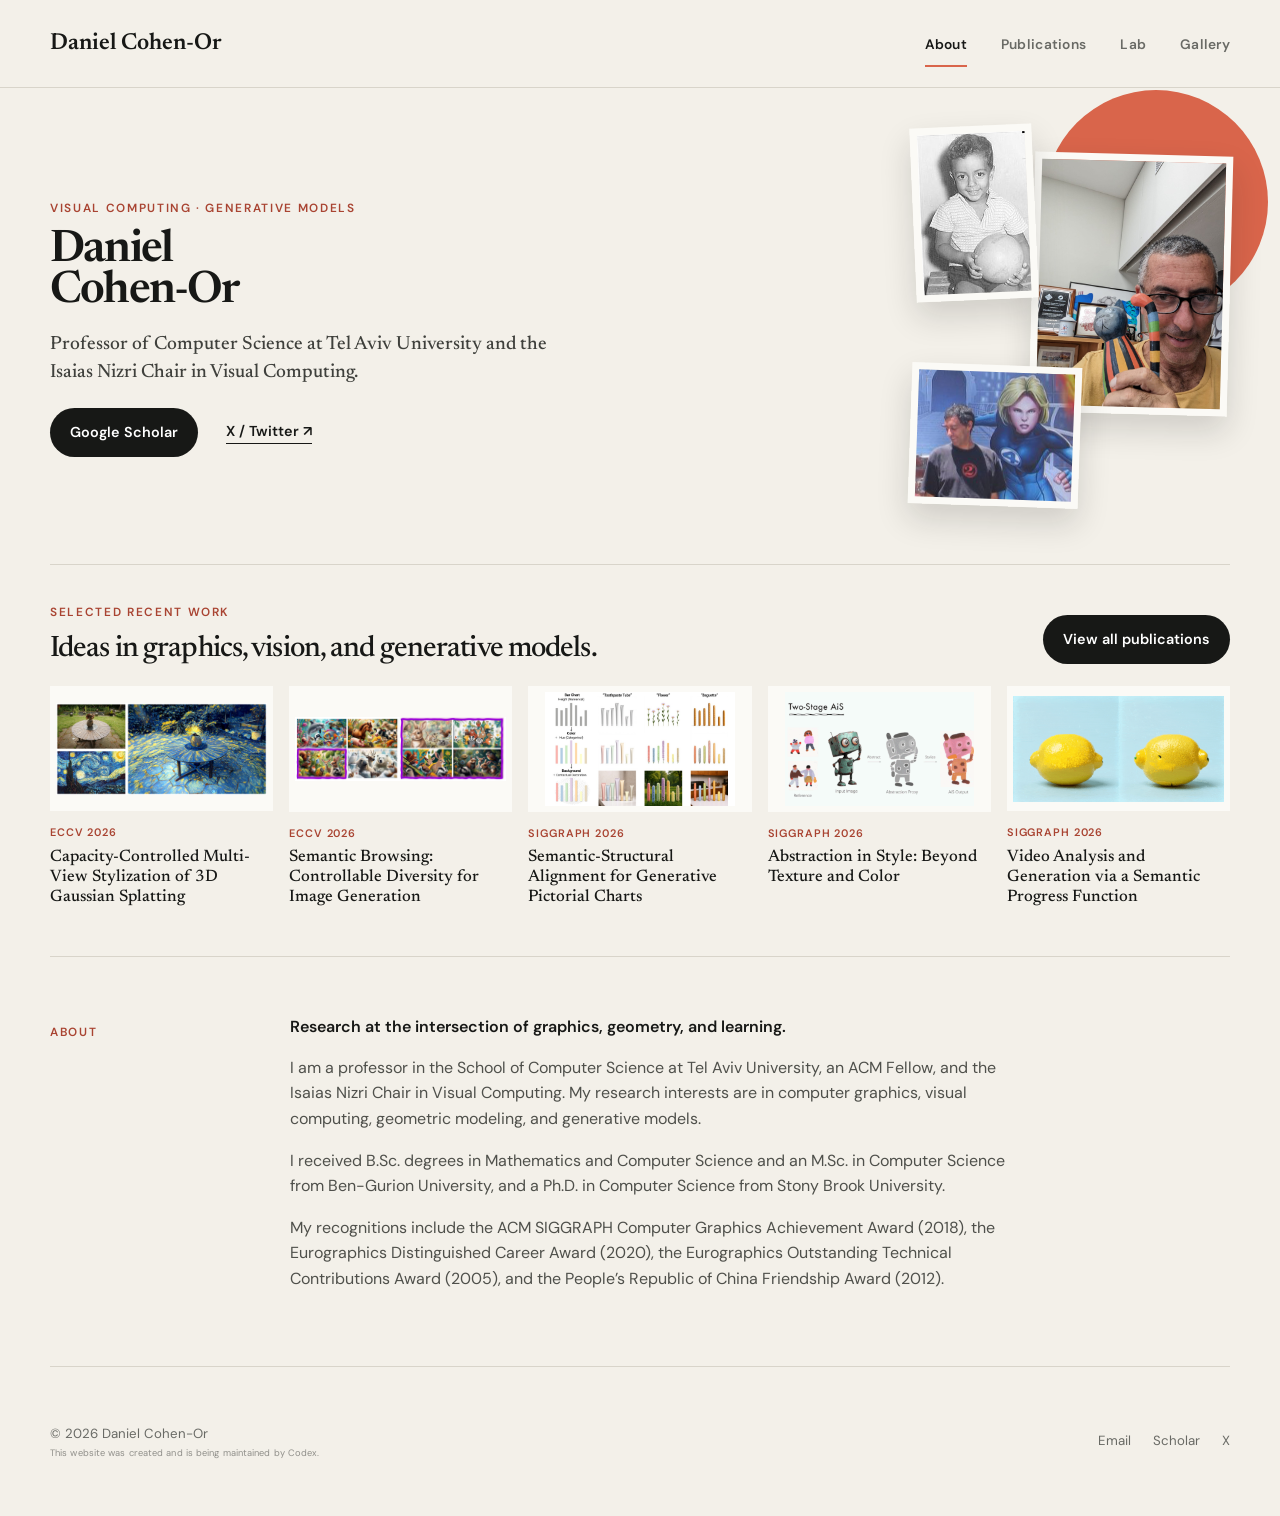
==== commit ac9b6d71: "Use orange flame favicon" ====
--- a/index.html
+++ b/index.html
@@ -5,7 +5,7 @@
   <meta name="viewport" content="width=device-width, initial-scale=1">
   <meta name="description" content="Daniel Cohen-Or — professor of computer science at Tel Aviv University, working in visual computing and generative models.">
   <title>Daniel Cohen-Or</title>
-  <link rel="icon" type="image/svg+xml" href="favicon.svg">
+  <link rel="icon" type="image/svg+xml" href="favicon.svg?v=flame">
   <link rel="preconnect" href="https://fonts.googleapis.com">
   <link rel="preconnect" href="https://fonts.gstatic.com" crossorigin>
   <link href="https://fonts.googleapis.com/css2?family=DM+Sans:wght@400;500;600&family=Newsreader:opsz,wght@6..72,500;6..72,600&display=swap" rel="stylesheet">
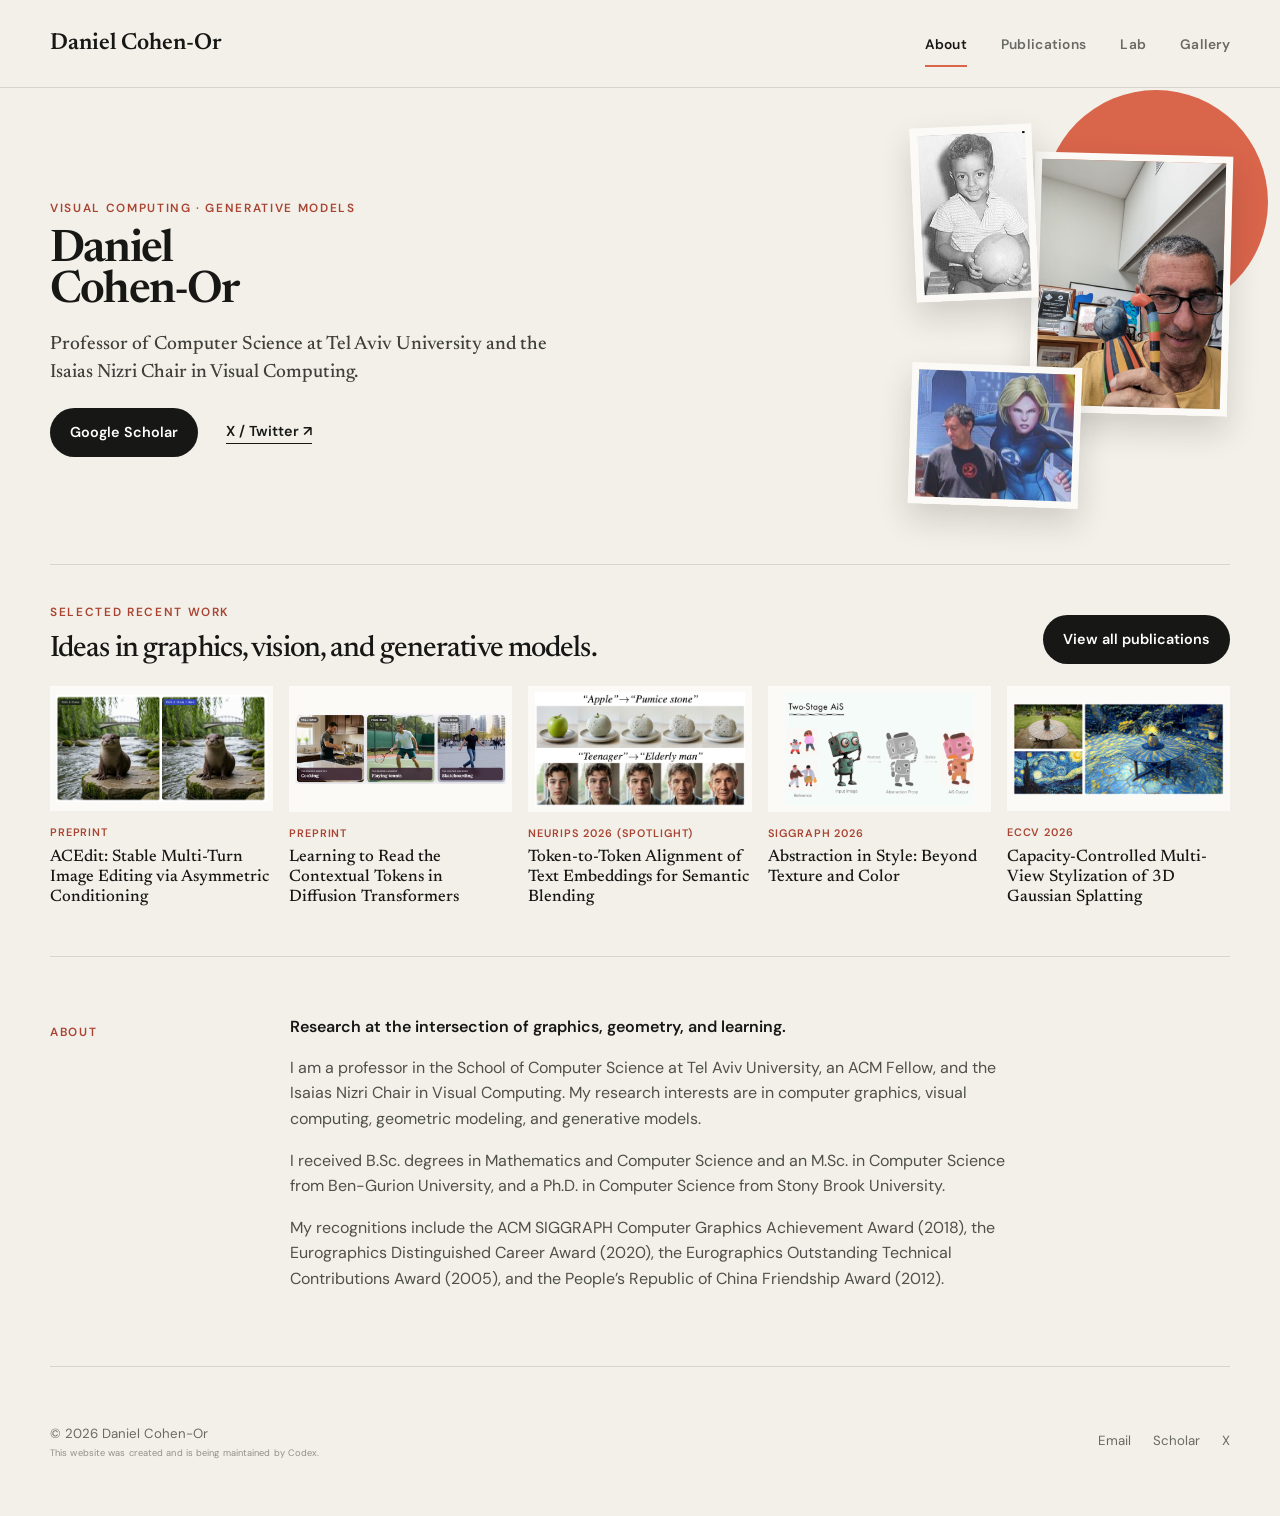
==== commit b5e5a0ae: "Sort NeurIPS papers correctly and refresh publication data cache" ====
--- a/index.html
+++ b/index.html
@@ -5,16 +5,16 @@
   <meta name="viewport" content="width=device-width, initial-scale=1">
   <meta name="description" content="Daniel Cohen-Or — professor of computer science at Tel Aviv University, working in visual computing and generative models.">
   <title>Daniel Cohen-Or</title>
-  <link rel="icon" type="image/svg+xml" href="favicon.svg?v=flame">
+  <link rel="icon" type="image/svg+xml" href="favicon.svg?v=flame-circle">
   <link rel="preconnect" href="https://fonts.googleapis.com">
   <link rel="preconnect" href="https://fonts.gstatic.com" crossorigin>
   <link href="https://fonts.googleapis.com/css2?family=DM+Sans:wght@400;500;600&family=Newsreader:opsz,wght@6..72,500;6..72,600&display=swap" rel="stylesheet">
   <link rel="stylesheet" href="assets/css/main.css">
   <script src="assets/js/site.js" defer></script>
-  <script src="data/publications-data.js" defer></script>
-  <script src="data/publication-metadata.js" defer></script>
-  <script src="data/publication-images.js" defer></script>
-  <script src="assets/js/home-publications.js" defer></script>
+  <script src="data/publications-data.js?v=20261023-papers" defer></script>
+  <script src="data/publication-metadata.js?v=20261023-papers" defer></script>
+  <script src="data/publication-images.js?v=20261023-papers" defer></script>
+  <script src="assets/js/home-publications.js?v=20261023-papers" defer></script>
 </head>
 <body>
   <header class="site-header">
